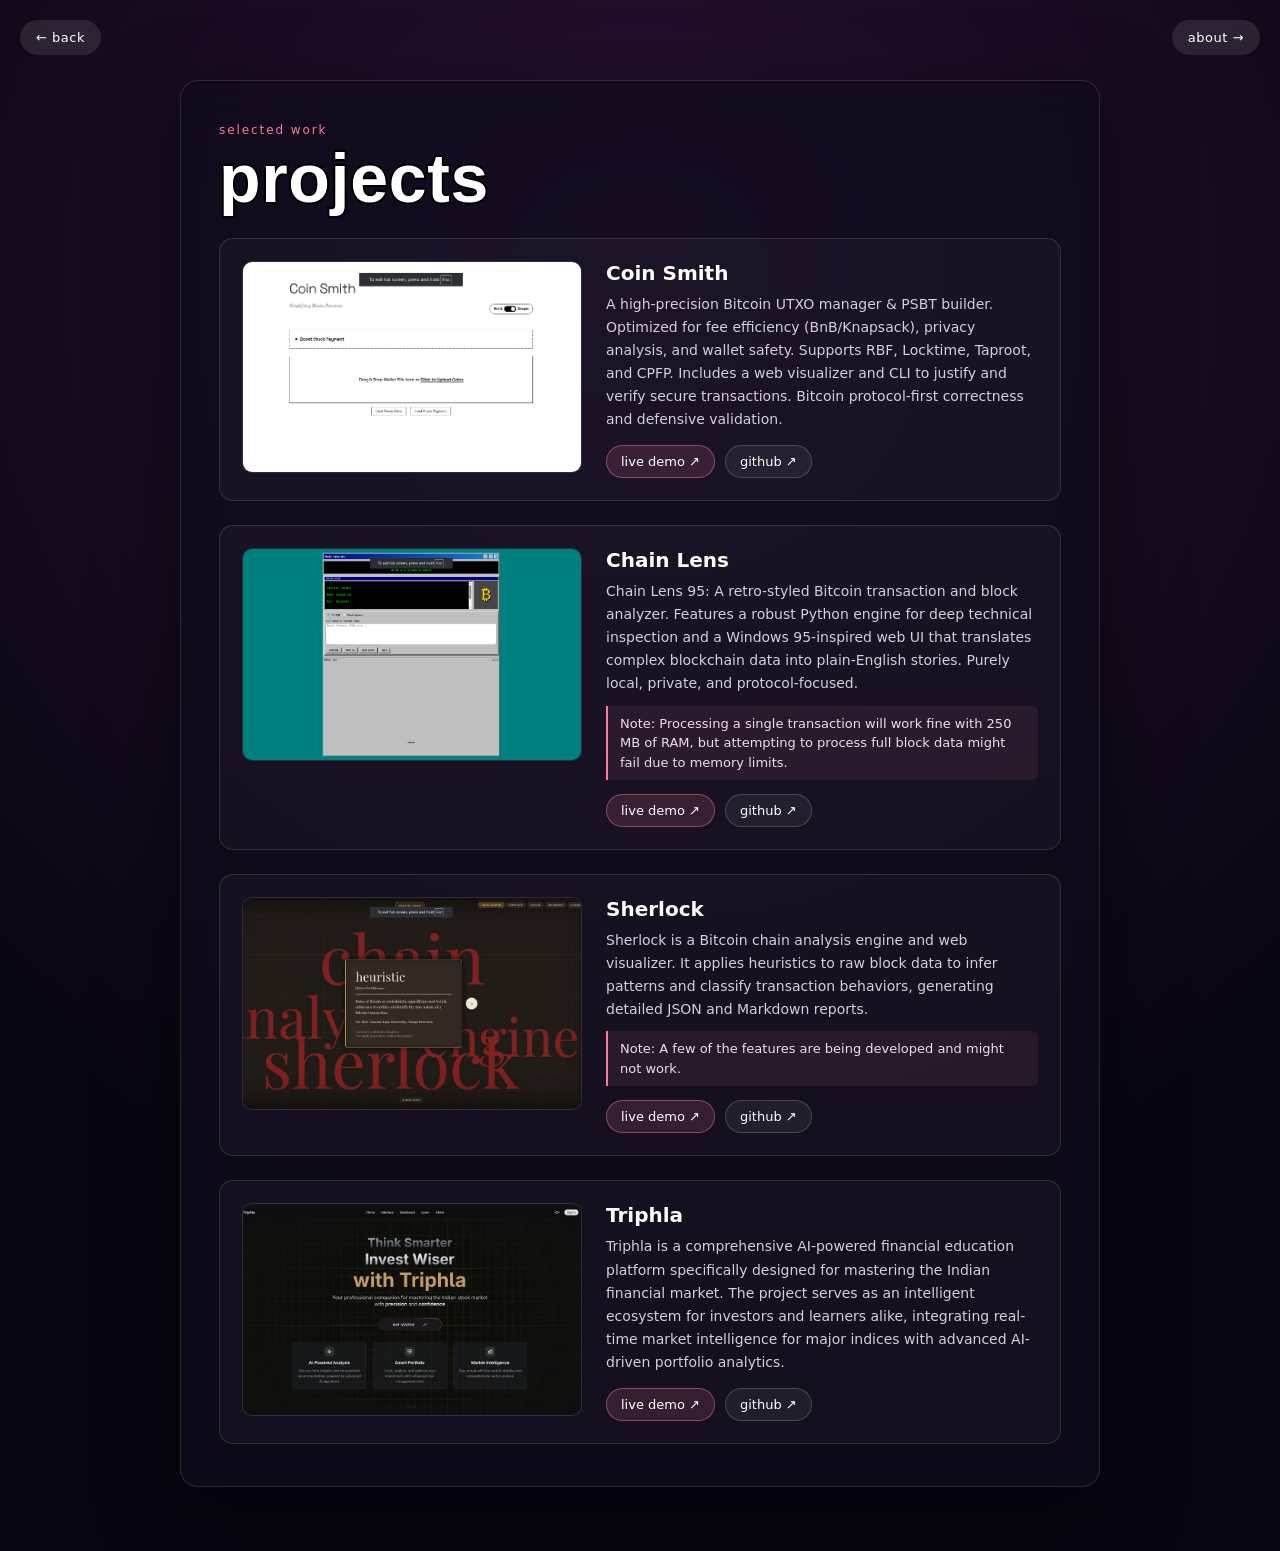
==== projects.html @ 9eb8d3f0 "First Commit" ====
<!doctype html>
<html lang="en">
  <head>
    <meta charset="utf-8">
    <meta name="viewport" content="width=device-width, initial-scale=1">
    <meta name="theme-color" content="#080611">
    <meta name="description" content="Projects — priyantar jonak.">
    <title>projects — priyantar jonak</title>
    <link href="https://fonts.cdnfonts.com/css/pricedown" rel="stylesheet">
    <style>
      :root {
        color-scheme: dark;
        --accent: #fc7c9f;
        --text: #f7f1e9;
        --muted: #a89fb2;
        --border: rgb(255 255 255 / 0.12);
      }

      * {
        box-sizing: border-box;
      }

      html,
      body {
        min-height: 100%;
        margin: 0;
        background: #080611;
        color: var(--text);
        font-family: system-ui, -apple-system, BlinkMacSystemFont, "Segoe UI", sans-serif;
      }

      .projects-stage {
        position: relative;
        display: flex;
        justify-content: center;
        min-height: 100dvh;
        padding: 80px 20px 64px;
        background: radial-gradient(circle at 50% 18%, #2a1133, #080611 68%);
      }

      .top-pill {
        position: fixed;
        top: 20px;
        z-index: 10;
        display: inline-flex;
        align-items: center;
        gap: 8px;
        padding: 10px 16px;
        border-radius: 9999px;
        background: rgb(255 255 255 / 0.1);
        color: #fff;
        font-size: 13px;
        letter-spacing: 0.04em;
        text-decoration: none;
        backdrop-filter: blur(12px);
        transition: background-color 0.2s ease, transform 0.15s ease;
      }

      .back-link {
        left: 20px;
      }

      .about-link {
        right: 20px;
      }

      .top-pill:hover,
      .top-pill:focus-visible {
        background: rgb(255 255 255 / 0.2);
        outline: none;
      }

      .top-pill:active {
        transform: scale(0.98);
      }

      .projects-card {
        width: min(920px, 100%);
        padding: 42px 38px;
        border: 1px solid var(--border);
        border-radius: 18px;
        background: rgb(16 12 28 / 0.74);
        backdrop-filter: blur(18px);
        box-shadow: 0 24px 80px rgb(0 0 0 / 0.55);
      }

      .projects-eyebrow {
        margin: 0 0 10px;
        color: var(--accent);
        font-size: 12px;
        letter-spacing: 0.16em;
        text-transform: lowercase;
      }

      h1 {
        margin: 0 0 28px;
        color: #fff;
        font-family: "Pricedown Bl", Impact, "Arial Black", sans-serif;
        font-weight: 900;
        font-size: clamp(44px, 7vw, 68px);
        line-height: 0.92;
        letter-spacing: 0.01em;
        text-transform: lowercase;
        -webkit-text-stroke: 4px #000;
        paint-order: stroke fill;
      }

      .projects-list {
        display: grid;
        gap: 24px;
      }

      .project-item {
        display: grid;
        grid-template-columns: minmax(240px, 340px) 1fr;
        gap: 24px;
        padding: 22px;
        border: 1px solid var(--border);
        border-radius: 14px;
        background: rgb(255 255 255 / 0.03);
      }

      .project-thumb {
        display: block;
        width: 100%;
        aspect-ratio: 16 / 10;
        overflow: hidden;
        border: 1px solid rgb(255 255 255 / 0.14);
        border-radius: 10px;
        background: #0d0a16;
      }

      .project-thumb img {
        display: block;
        width: 100%;
        height: 100%;
        object-fit: cover;
        transition: transform 0.25s ease;
      }

      .project-thumb:hover img {
        transform: scale(1.03);
      }

      .project-thumb--placeholder {
        display: flex;
        flex-direction: column;
        align-items: center;
        justify-content: center;
        gap: 6px;
        background: radial-gradient(circle at 50% 30%, #2a1133, #0d0a16 78%);
        color: #fff;
        text-decoration: none;
      }

      .project-thumb--placeholder span {
        font-family: "Pricedown Bl", Impact, "Arial Black", sans-serif;
        font-size: 36px;
        letter-spacing: 0.02em;
        text-transform: lowercase;
      }

      .project-thumb--placeholder small {
        color: var(--accent);
        font-size: 11px;
        letter-spacing: 0.14em;
        text-transform: uppercase;
      }

      .project-body {
        display: flex;
        flex-direction: column;
        justify-content: space-between;
        gap: 14px;
      }

      .project-title {
        margin: 0 0 8px;
        font-size: 20px;
        font-weight: 600;
        color: #fff;
      }

      .project-desc {
        margin: 0;
        color: #d6cedc;
        font-size: 14px;
        line-height: 1.65;
      }

      .project-note {
        margin: 10px 0 0;
        padding: 8px 12px;
        border-left: 2px solid var(--accent);
        background: rgb(252 124 159 / 0.08);
        color: #f0dde6;
        font-size: 13px;
        line-height: 1.5;
        border-radius: 0 6px 6px 0;
      }

      .project-links {
        display: flex;
        flex-wrap: wrap;
        gap: 10px;
      }

      .project-link {
        display: inline-flex;
        align-items: center;
        gap: 6px;
        padding: 8px 14px;
        border: 1px solid rgb(255 255 255 / 0.18);
        border-radius: 9999px;
        background: rgb(255 255 255 / 0.06);
        color: #fff;
        font-size: 13px;
        text-decoration: none;
        transition: background-color 0.2s ease, border-color 0.2s ease;
      }

      .project-link--primary {
        border-color: rgb(252 124 159 / 0.45);
        background: rgb(252 124 159 / 0.14);
      }

      .project-link:hover,
      .project-link:focus-visible {
        background: rgb(255 255 255 / 0.16);
        border-color: var(--accent);
        outline: none;
      }

      @media (max-width: 720px) {
        .projects-stage {
          padding: 74px 14px 40px;
        }

        .projects-card {
          padding: 28px 20px;
        }

        .project-item {
          grid-template-columns: 1fr;
          padding: 16px;
        }
      }
    </style>
  </head>
  <body>
    <main class="projects-stage">
      <a class="top-pill back-link" href="index.html">← back</a>
      <a class="top-pill about-link" href="about.html">about →</a>

      <section class="projects-card" aria-labelledby="projects-title">
        <p class="projects-eyebrow">selected work</p>
        <h1 id="projects-title">projects</h1>

        <div class="projects-list">
          <article class="project-item">
            <a class="project-thumb" href="https://coin-smith-o6sa.onrender.com/" target="_blank" rel="noopener noreferrer">
              <img src="assets/coin-smith.png" alt="Coin Smith web interface screenshot">
            </a>
            <div class="project-body">
              <div>
                <h2 class="project-title">Coin Smith</h2>
                <p class="project-desc">
                  A high-precision Bitcoin UTXO manager &amp; PSBT builder. Optimized for fee efficiency (BnB/Knapsack), privacy analysis, and wallet safety. Supports RBF, Locktime, Taproot, and CPFP. Includes a web visualizer and CLI to justify and verify secure transactions. Bitcoin protocol-first correctness and defensive validation.
                </p>
              </div>
              <div class="project-links">
                <a class="project-link project-link--primary" href="https://coin-smith-o6sa.onrender.com/" target="_blank" rel="noopener noreferrer">live demo ↗</a>
                <a class="project-link" href="https://github.com/0xunLin/Coin-Smith" target="_blank" rel="noopener noreferrer">github ↗</a>
              </div>
            </div>
          </article>

          <article class="project-item">
            <a class="project-thumb" href="https://chain-lens-adr8.onrender.com/" target="_blank" rel="noopener noreferrer">
              <img src="assets/chain-lens.png" alt="Chain Lens 95 web interface screenshot">
            </a>
            <div class="project-body">
              <div>
                <h2 class="project-title">Chain Lens</h2>
                <p class="project-desc">
                  Chain Lens 95: A retro-styled Bitcoin transaction and block analyzer. Features a robust Python engine for deep technical inspection and a Windows 95-inspired web UI that translates complex blockchain data into plain-English stories. Purely local, private, and protocol-focused.
                </p>
                <p class="project-note">
                  Note: Processing a single transaction will work fine with 250 MB of RAM, but attempting to process full block data might fail due to memory limits.
                </p>
              </div>
              <div class="project-links">
                <a class="project-link project-link--primary" href="https://chain-lens-adr8.onrender.com/" target="_blank" rel="noopener noreferrer">live demo ↗</a>
                <a class="project-link" href="https://github.com/0xunLin/Chain-Lens" target="_blank" rel="noopener noreferrer">github ↗</a>
              </div>
            </div>
          </article>

          <article class="project-item">
            <a class="project-thumb" href="https://sherlock-1-o4vj.onrender.com/" target="_blank" rel="noopener noreferrer">
              <img src="assets/sherlock.jpg" alt="Sherlock chain analysis engine screenshot">
            </a>
            <div class="project-body">
              <div>
                <h2 class="project-title">Sherlock</h2>
                <p class="project-desc">
                  Sherlock is a Bitcoin chain analysis engine and web visualizer. It applies heuristics to raw block data to infer patterns and classify transaction behaviors, generating detailed JSON and Markdown reports.
                </p>
                <p class="project-note">
                  Note: A few of the features are being developed and might not work.
                </p>
              </div>
              <div class="project-links">
                <a class="project-link project-link--primary" href="https://sherlock-1-o4vj.onrender.com/" target="_blank" rel="noopener noreferrer">live demo ↗</a>
                <a class="project-link" href="https://github.com/0xunLin/Sherlock" target="_blank" rel="noopener noreferrer">github ↗</a>
              </div>
            </div>
          </article>

          <article class="project-item">
            <a class="project-thumb" href="https://triphla.vercel.app/" target="_blank" rel="noopener noreferrer">
              <img src="assets/triphla.jpg" alt="Triphla web interface screenshot">
            </a>
            <div class="project-body">
              <div>
                <h2 class="project-title">Triphla</h2>
                <p class="project-desc">
                  Triphla is a comprehensive AI-powered financial education platform specifically designed for mastering the Indian financial market. The project serves as an intelligent ecosystem for investors and learners alike, integrating real-time market intelligence for major indices with advanced AI-driven portfolio analytics.
                </p>
              </div>
              <div class="project-links">
                <a class="project-link project-link--primary" href="https://triphla.vercel.app/" target="_blank" rel="noopener noreferrer">live demo ↗</a>
                <a class="project-link" href="https://github.com/0xunLin/triphla" target="_blank" rel="noopener noreferrer">github ↗</a>
              </div>
            </div>
          </article>
        </div>
      </section>
    </main>
  </body>
</html>
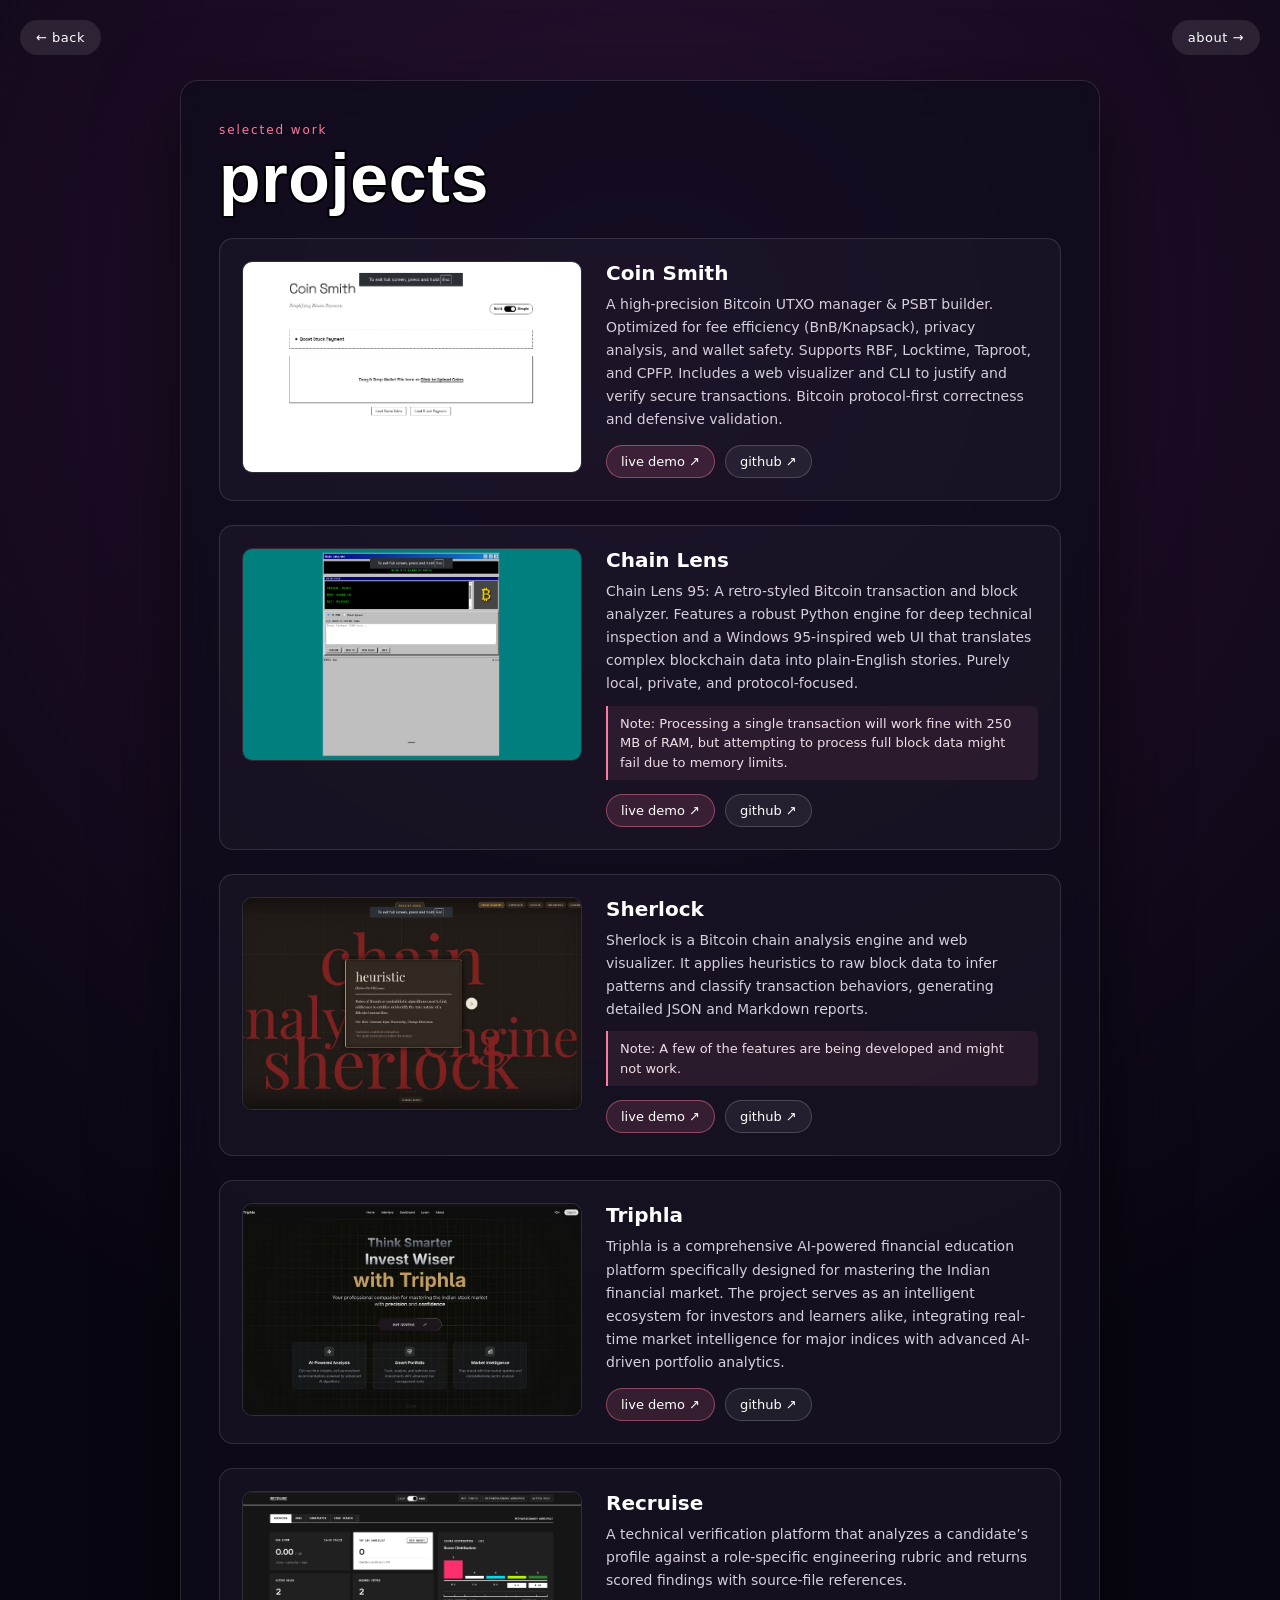
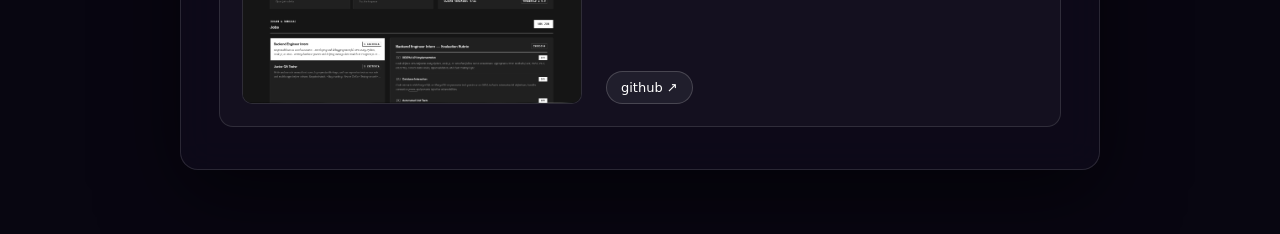
==== commit ff564844: "Update portfolio" ====
--- a/projects.html
+++ b/projects.html
@@ -334,6 +334,23 @@
               </div>
             </div>
           </article>
+
+          <article class="project-item">
+            <a class="project-thumb" href="https://github.com/0xunLin/AI-recruiter" target="_blank" rel="noopener noreferrer">
+              <img src="assets/recruise.png" alt="Recruise technical verification platform screenshot">
+            </a>
+            <div class="project-body">
+              <div>
+                <h2 class="project-title">Recruise</h2>
+                <p class="project-desc">
+                  A technical verification platform that analyzes a candidate’s profile against a role-specific engineering rubric and returns scored findings with source-file references.
+                </p>
+              </div>
+              <div class="project-links">
+                <a class="project-link" href="https://github.com/0xunLin/AI-recruiter" target="_blank" rel="noopener noreferrer">github ↗</a>
+              </div>
+            </div>
+          </article>
         </div>
       </section>
     </main>
